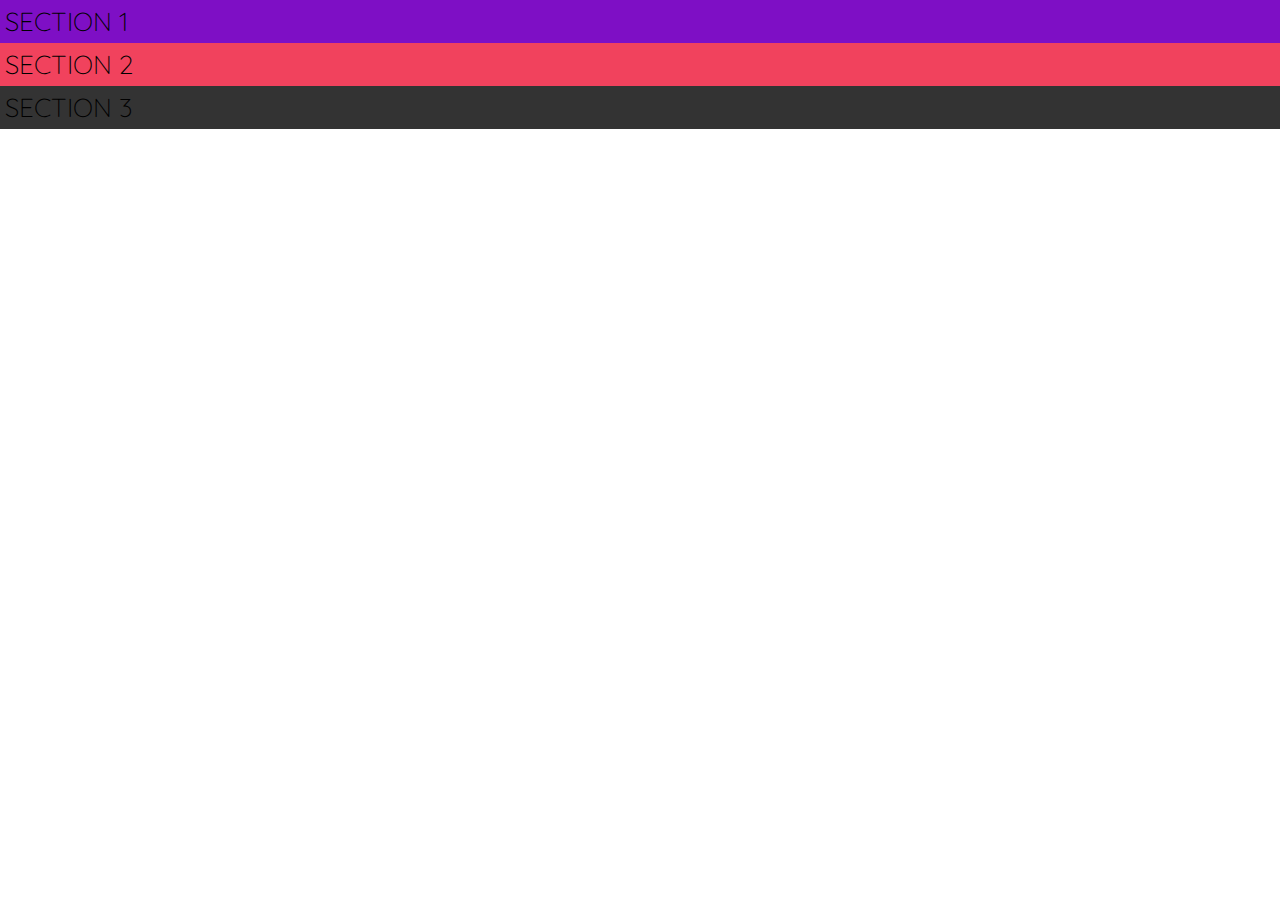
==== destinations.html @ bb0f2695 "Define grid structure for destinations page" ====
<!DOCTYPE html>
<html lang="en">
<head>
    <meta charset="UTF-8">
    <meta name="viewport" content="width=device-width, initial-scale=1.0">
    <title>Travel Website - Destinations Page</title>
    
    <link
      href="https://fonts.googleapis.com/css2?family=Raleway:wght@700&family=Oleo+Script:wght@700&family=Quicksand:wght@300;500;700&display=swap"
      rel="stylesheet"
    />

    <link rel="stylesheet" href="css/styles.css">
</head>
<body class="_0165">

    <section class="_0165-sect_1">SECTION 1</section>
    <section class="_0165-sect_2">SECTION 2</section>
    <section class="_0165-sect_3">SECTION 3</section>

    
</body>
</html>
---- css/styles.css ----
*,
*::before,
*::after {  /* CSS Reset */
    margin: 0;
    padding: 0;
    box-sizing: inherit;
}

html {
    min-height: 100%;  /* Ensures HTML page is at least as high as browser viewport */
    font-size: 62.5%;  /* Root Font Size (1rem = 10px) */
}

body {
    max-width: 100%;
    overflow-x: hidden;
    min-height: 100vh;  /* Ensures page body is at least as high as browser viewport */
    font-family: 'Quicksand', sans-serif;
    font-weight: 300;
    color: #000000;
    box-sizing: border-box;  /* Border & Padding included in Width & Height */
}

._0057 {
    display: grid;
    grid-template-rows: 35vw repeat(2, min-content);
    grid-template-columns: [full-start] 1fr [centre-start] repeat(12, [col-start] minmax(min-content, 9.67rem) [col-end]) [centre-end] 1fr [full-end];
}

._0057 > * {
    font-size: 2.6rem;
    /* padding: .5rem; */
}

._0057-sect_1 {
    grid-column: full-start / full-end;
    /* background-color: #00FFFF; */

    position: relative;

    background-image: url('../images/ocean.jpg');
    background-position: center center;
    background-repeat: no-repeat;
    background-attachment: fixed;
    background-size: cover;
    transform: scale(1);
}

._0057-sect_1-topnav {
    display: flex;
    justify-content: space-between;

    padding: 1.2rem;

    /* background-color: grey; */
    background-color: transparent;
}

._0057-sect_1-topnav__logo-link {
    font-family: 'Oleo Script', system-ui;
    font-size: 3.5rem;
    color: #eaea20;
    letter-spacing: .3rem;
    display: inline-block;
    text-decoration: none;

    margin-left: 3rem;
}

._0057-sect_1-topnav__link:hover {
    color: #050505;
    display: inline-block;
    text-decoration: none;
    /* padding: 1rem 1.2rem;  */
    padding: .65rem 1.2rem; 
    border-radius: 1.2rem;
    background-color: #FFFF00;
}

._0057-sect_1-topnav__link-box {
    align-self: center;

    flex: 0 0 20%;

    display: flex;
    justify-content: center;

    gap: 1.2rem;

    /* background-color: #00FF00; */
}

._0057-sect_1-topnav__link {
    font-size: 2.2rem;
    color: #FFFF00;
    display: inline-block;
    text-decoration: none;
}

._0057-sect_1-card {
    /* width: 40%;
    background-color: #333333; */

    position: absolute;
    top: 50%;
    left: 50%;
    transform: translate(-50%, -50%);

    transition: all .3s;
    width: 40%;  /* Controls size of card (optional) */
    padding: 1rem;
    border-radius: .5rem;
    border: .15rem solid #BBB9B9;  /* Makes card stand out (optional) */
    box-shadow: 0 .4rem .8rem 0 rgba(0, 0, 0, .2);
    /* background-color: #FFFFFF; */
    background-color: rgba(51, 51, 51, .8);
}

._0057-sect_1-card:hover {
    box-shadow: 0 .4rem 1.6rem 0 rgba(0, 0, 0, .2);
}

._0057-sect_1-card__text-box-1 {
    text-align: center;
    /* background-color: #FF0000; */
}

._0057-sect_1-card__text-1 {
    font-family: 'Raleway', sans-serif;
    font-size: 4.2rem;
    font-weight: 700;
    color: #FFFFFF;

    margin-bottom: .8rem;
}

._0057-sect_1-card__text-2 {
    font-size: 2.6rem;
    color: #FFFFFF;
}

._0057-sect_1-card__button-box {
    padding: 1rem;
    text-align: center;
    /* background-color: #00FF00; */
}

._0057-sect_1-card__button {
    color: #050505;
    display: inline-block;
    text-decoration: none;
    /* padding: 1rem 1.2rem;  */
    padding: .65rem 1.2rem; 
    border-radius: 1.2rem;
    background-color: #FFFF00;
}

._0057-sect_2 {
    grid-column: full-start / full-end;
    /* background-color: #808080; */

    padding: 6.4rem 0;
    background-color: aquamarine;
}

._0057-sect_2-text-box-1 {
    width: 90%;
    margin: 0 auto;
    text-align: center;
    /* padding: 1.6rem 0; */
    /* background-color: #FF0000; */
}

._0057-sect_2-text-1 {
    font-size: 3.2rem;
    color: #333333;
    text-transform: uppercase;
}

._0057-sect_2-photos {
    display: flex;
    justify-content: center;

    column-gap: 1.2rem;

    /* background-color: #00FF00; */
}

._0057-sect_2-photo-text-box-1,
._0057-sect_2-photo-text-box-2,
._0057-sect_2-photo-text-box-3 {
    flex: 0 0 25%;

    /* background-color: #0000FF; */
}

._0057-sect_2-photo-box {
    width: 100%;
    height: 14rem;
    border-radius: 2.2rem;
    overflow: hidden;
    position: relative;

    box-shadow: .4rem .4rem .42rem 0 rgba(5, 5, 5, .7);

    margin-bottom: 1rem;
}

._0057-sect_2-photo {
    position: absolute;
    top: 0;
    left: 0;
    width: 100%;
    height: 100%;
    object-fit: cover;  /* Fills parent element & preserves aspect ratio */
}

._0057-sect_2-text-box-2 {
    width: 90%;
    margin: 0 auto;
    text-align: center;
    /* background-color: #FF0000; */
}

._0057-sect_2-text-2 {
    color: #808080;
}

._0057-sect_2-text-2 > span {
    color: #008000;
}

._0057-sect_3 {
    grid-column: full-start / full-end;
    /* background-color: #333333; */
    background-color: #000000;
}

._0057-sect_3-footer {
    background-color: inherit;
    padding: 1.4rem;  /* Creates space inside the footer (optional, but recommended!) */
}

._0057-sect_3-footer__box {
    /* background-color: grey; */
    width: 90%;
    margin: 0 auto;
}

._0057-sect_3-footer__icon-box {
    /* background-color: #0000FF;  */

    display: flex;
    justify-content: center;

    column-gap: 1.8rem;  /* Creates space between icons */
}

._0057-sect_3-footer__icon-link {
    display: inline-block;
    text-decoration: none;
}

._0057-sect_3-footer__social-icon-box {
    width: 6rem;
}

._0057-sect_3-footer__social-icon-1, 
._0057-sect_3-footer__social-icon-2 {
    width: 100%;
    height: auto;
    display: block;
}


/* DSETINATIONS PAGE */

._0165 {
    display: grid;
    grid-template-rows: repeat(3, min-content);
    grid-template-columns: [full-start] 1fr [centre-start] repeat(12, [col-start] minmax(min-content, 9.67rem) [col-end]) [centre-end] 1fr [full-end];
}

._0165 > * {
    font-size: 2.6rem;
    padding: .5rem;
}

._0165-sect_1 {
    grid-column: full-start / full-end;
    background-color: #7E0FC5;
}

._0165-sect_2 {
    grid-column: full-start / full-end;
    background-color: #F1425D;
}

._0165-sect_3 {
    grid-column: full-start / full-end;
    background-color: #333333;
}
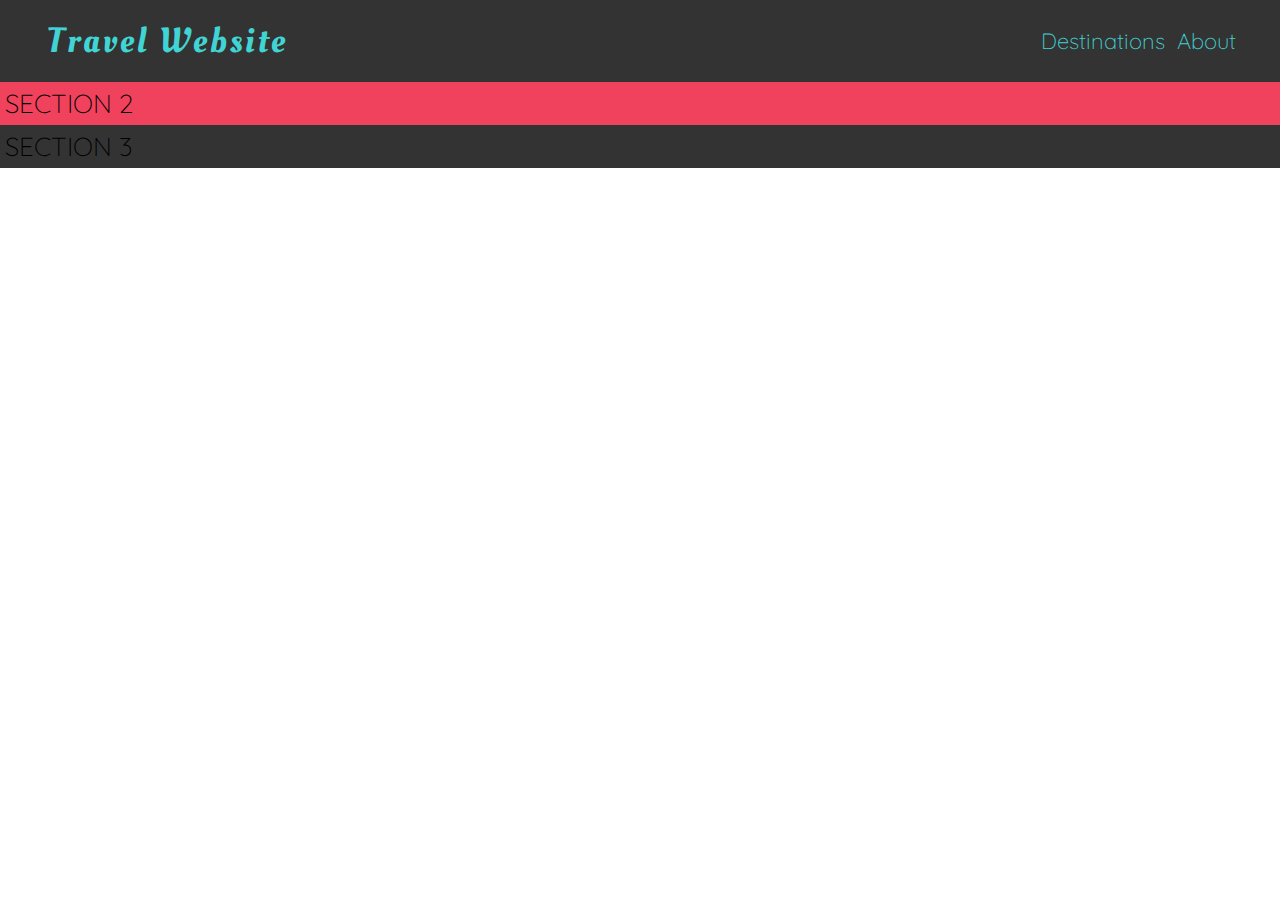
==== commit ab774243: "Add HTML & styling for destination page navbar" ====
--- a/destinations.html
+++ b/destinations.html
@@ -14,7 +14,17 @@
 </head>
 <body class="_0165">
 
-    <section class="_0165-sect_1">SECTION 1</section>
+    <section class="_0165-sect_1">
+        <nav class="_0165-sect_1-topnav">
+            <a href="#" class="_0165-sect_1-topnav__logo-link">
+                Travel Website
+            </a>
+            <div class="_0165-sect_1-topnav__link-box">
+                <a href="destinations.html" class="_0165-sect_1-topnav__link">Destinations</a>
+                <a href="#" class="_0165-sect_1-topnav__link">About</a>
+            </div>
+        </nav>
+    </section>
     <section class="_0165-sect_2">SECTION 2</section>
     <section class="_0165-sect_3">SECTION 3</section>
 
--- a/css/styles.css
+++ b/css/styles.css
@@ -67,6 +67,26 @@
     margin-left: 3rem;
 }
 
+._0057-sect_1-topnav__link-box {
+    align-self: center;
+
+    flex: 0 0 20%;
+
+    display: flex;
+    justify-content: center;
+
+    gap: 1.2rem;
+
+    /* background-color: #00FF00; */
+}
+
+._0057-sect_1-topnav__link {
+    font-size: 2.2rem;
+    color: #FFFF00;
+    display: inline-block;
+    text-decoration: none;
+}
+
 ._0057-sect_1-topnav__link:hover {
     color: #050505;
     display: inline-block;
@@ -75,26 +95,6 @@
     padding: .65rem 1.2rem; 
     border-radius: 1.2rem;
     background-color: #FFFF00;
-}
-
-._0057-sect_1-topnav__link-box {
-    align-self: center;
-
-    flex: 0 0 20%;
-
-    display: flex;
-    justify-content: center;
-
-    gap: 1.2rem;
-
-    /* background-color: #00FF00; */
-}
-
-._0057-sect_1-topnav__link {
-    font-size: 2.2rem;
-    color: #FFFF00;
-    display: inline-block;
-    text-decoration: none;
 }
 
 ._0057-sect_1-card {
@@ -288,7 +288,59 @@
 
 ._0165-sect_1 {
     grid-column: full-start / full-end;
-    background-color: #7E0FC5;
+    /* background-color: #7E0FC5; */
+    background-color: #333333;
+}
+
+._0165-sect_1-topnav {
+    display: flex;
+    justify-content: space-between;
+
+    padding: 1.2rem;
+
+    /* background-color: grey; */
+    background-color: transparent;
+}
+
+._0165-sect_1-topnav__logo-link {
+    font-family: 'Oleo Script', system-ui;
+    font-size: 3.5rem;
+    color: #41D4D4;
+    letter-spacing: .3rem;
+    display: inline-block;
+    text-decoration: none;
+
+    margin-left: 3rem;
+}
+
+._0165-sect_1-topnav__link-box {
+    align-self: center;
+
+    flex: 0 0 20%;
+
+    display: flex;
+    justify-content: center;
+
+    gap: 1.2rem;
+
+    /* background-color: #00FF00; */
+}
+
+._0165-sect_1-topnav__link {
+    font-size: 2.2rem;
+    color: #41D4D4;
+    display: inline-block;
+    text-decoration: none;
+}
+
+._0165-sect_1-topnav__link:hover {
+    color: #050505;
+    display: inline-block;
+    text-decoration: none;
+    /* padding: 1rem 1.2rem;  */
+    padding: .65rem 1.2rem; 
+    border-radius: 1.2rem;
+    background-color: #FFFF00;
 }
 
 ._0165-sect_2 {
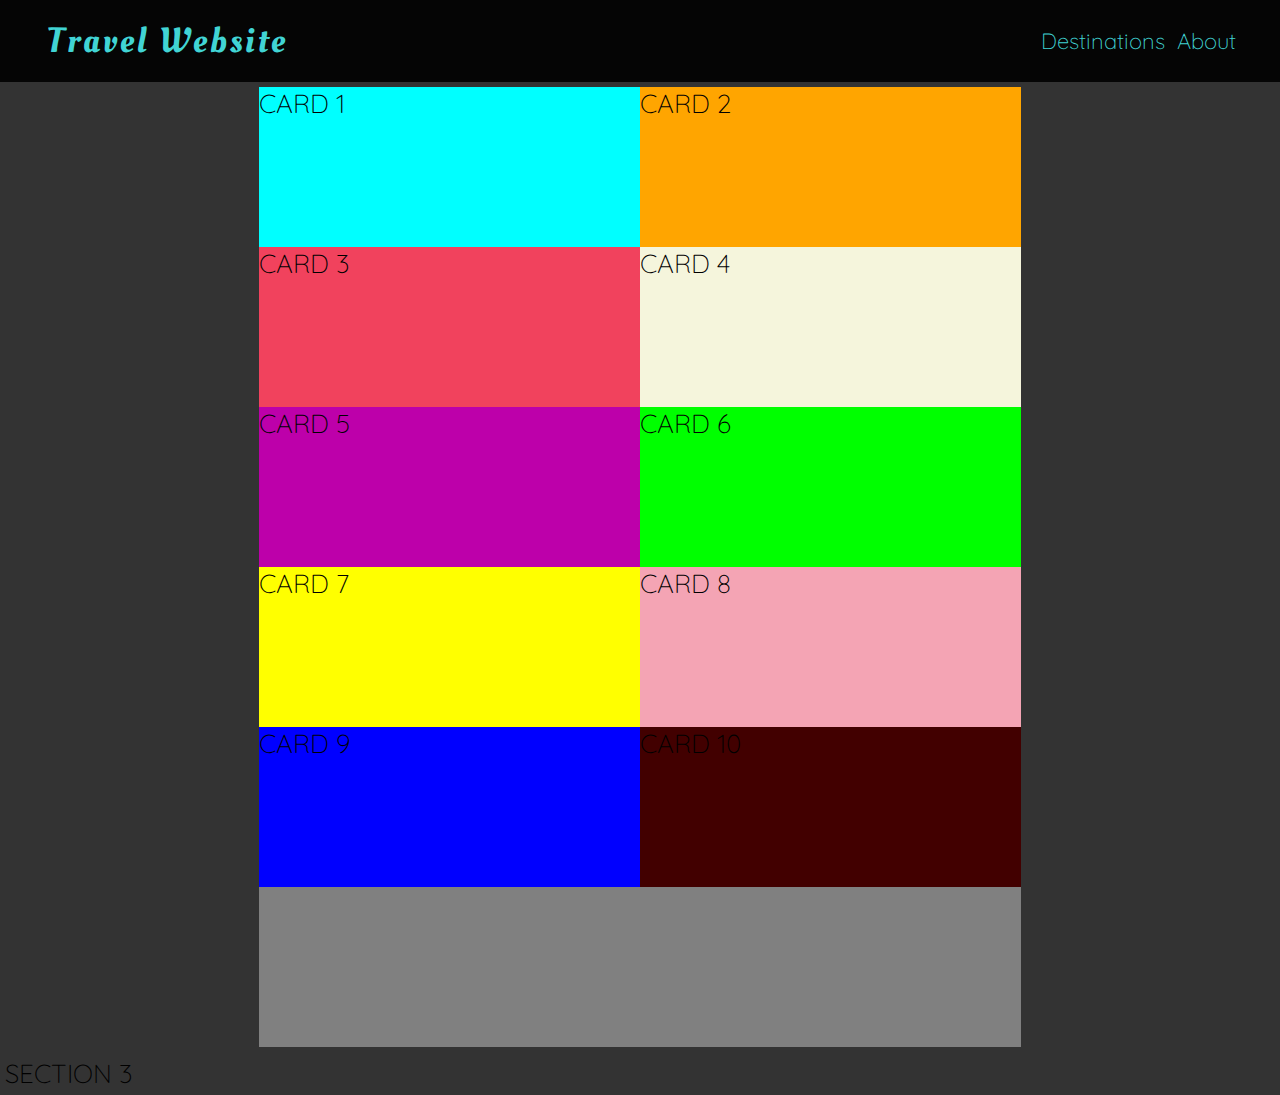
==== commit 0b5afbf7: "Add more HTML, styling & define grid structure for section 2 of destinations page" ====
--- a/destinations.html
+++ b/destinations.html
@@ -25,7 +25,20 @@
             </div>
         </nav>
     </section>
-    <section class="_0165-sect_2">SECTION 2</section>
+    <section class="_0165-sect_2">
+        <div class="_0165-sect_2-card-box">
+            <div class="_0165-sect_2-card-1">CARD 1</div>
+            <div class="_0165-sect_2-card-2">CARD 2</div>
+            <div class="_0165-sect_2-card-3">CARD 3</div>
+            <div class="_0165-sect_2-card-4">CARD 4</div>
+            <div class="_0165-sect_2-card-5">CARD 5</div>
+            <div class="_0165-sect_2-card-6">CARD 6</div>
+            <div class="_0165-sect_2-card-7">CARD 7</div>
+            <div class="_0165-sect_2-card-8">CARD 8</div>
+            <div class="_0165-sect_2-card-9">CARD 9</div>
+            <div class="_0165-sect_2-card-10">CARD 10</div>
+        </div>
+    </section>
     <section class="_0165-sect_3">SECTION 3</section>
 
     
--- a/css/styles.css
+++ b/css/styles.css
@@ -289,7 +289,7 @@
 ._0165-sect_1 {
     grid-column: full-start / full-end;
     /* background-color: #7E0FC5; */
-    background-color: #333333;
+    background-color: #050505;
 }
 
 ._0165-sect_1-topnav {
@@ -345,7 +345,58 @@
 
 ._0165-sect_2 {
     grid-column: full-start / full-end;
+    /* background-color: #F1425D; */
+    background-color: #333333;
+}
+
+._0165-sect_2-card-box {
+    width: 60%;
+    margin: 0 auto;
+    background-color: #808080;
+
+    display: grid;
+    grid-template-rows: repeat(6, 16rem);
+    grid-template-columns: [a] 1fr [b] 1fr [c];
+}
+
+._0165-sect_2-card-1 {
+    background-color: #00FFFF;
+}
+
+._0165-sect_2-card-2 {
+    background-color: #FFA500;
+}
+
+._0165-sect_2-card-3 {
     background-color: #F1425D;
+}
+
+._0165-sect_2-card-4 {
+    background-color: #F5F5DC;
+}
+
+._0165-sect_2-card-5 {
+    background-color: #BD00AA;
+}
+
+._0165-sect_2-card-6 {
+    background-color: #00FF00;
+}
+
+._0165-sect_2-card-7 {
+    background-color: #FFFF00;
+}
+
+._0165-sect_2-card-8 {
+    background-color: #F4A4B4;
+}
+
+._0165-sect_2-card-9 {
+    background-color: #0000FF;
+}
+
+._0165-sect_2-card-10 {
+    background-color: #420000;
 }
 
 ._0165-sect_3 {
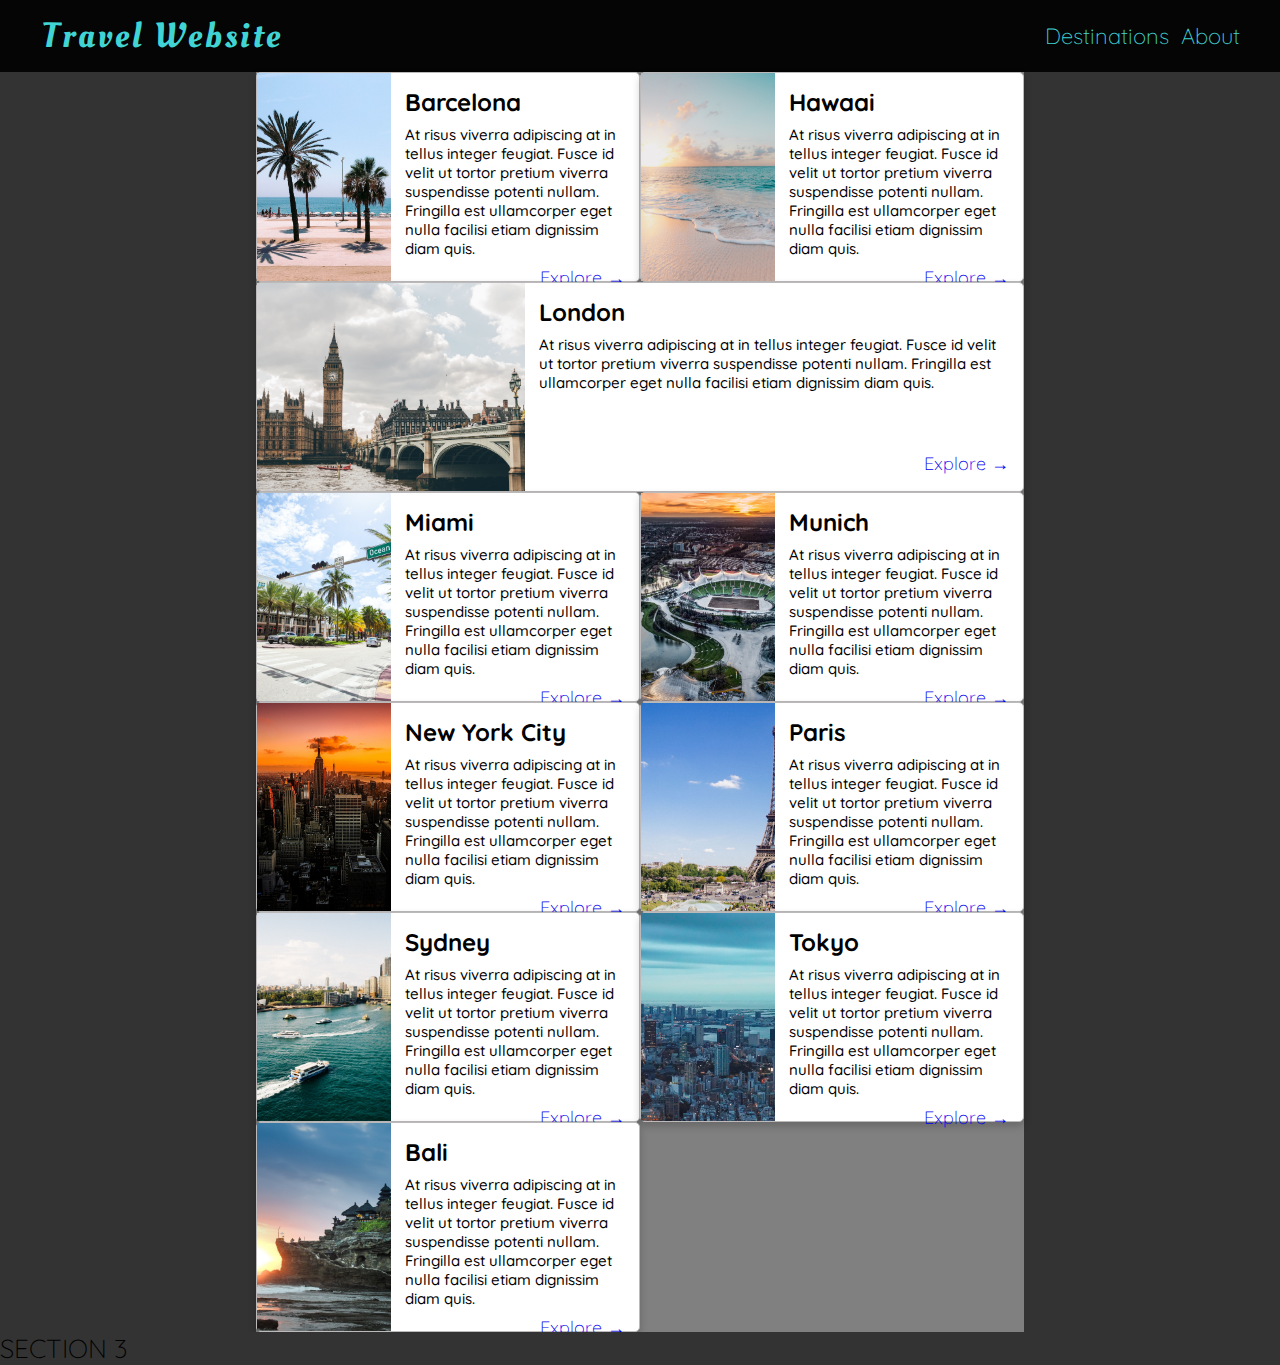
==== commit bf9d4c96: "Add HTML & styling for section 2 of destinations page" ====
--- a/destinations.html
+++ b/destinations.html
@@ -16,7 +16,7 @@
 
     <section class="_0165-sect_1">
         <nav class="_0165-sect_1-topnav">
-            <a href="#" class="_0165-sect_1-topnav__logo-link">
+            <a href="index.html" class="_0165-sect_1-topnav__logo-link">
                 Travel Website
             </a>
             <div class="_0165-sect_1-topnav__link-box">
@@ -27,16 +27,126 @@
     </section>
     <section class="_0165-sect_2">
         <div class="_0165-sect_2-card-box">
-            <div class="_0165-sect_2-card-1">CARD 1</div>
-            <div class="_0165-sect_2-card-2">CARD 2</div>
-            <div class="_0165-sect_2-card-3">CARD 3</div>
-            <div class="_0165-sect_2-card-4">CARD 4</div>
-            <div class="_0165-sect_2-card-5">CARD 5</div>
-            <div class="_0165-sect_2-card-6">CARD 6</div>
-            <div class="_0165-sect_2-card-7">CARD 7</div>
-            <div class="_0165-sect_2-card-8">CARD 8</div>
-            <div class="_0165-sect_2-card-9">CARD 9</div>
-            <div class="_0165-sect_2-card-10">CARD 10</div>
+            <div class="_0165-sect_2-card _0165-sect_2-card-1">
+                <div class="_0165-sect_2-card__photo-1"></div>
+                <div class="_0165-sect_2-card__link-text-box">
+                    <div class="_0165-sect_2-card__text-box">
+                        <h4 class="_0165-sect_2-card__text-1">Barcelona</h4>
+                        <p class="_0165-sect_2-card__text-2">At risus viverra adipiscing at in tellus integer feugiat. Fusce id velit ut tortor pretium viverra suspendisse potenti nullam. Fringilla est ullamcorper eget nulla facilisi etiam dignissim diam quis.</p>
+                    </div>
+                    <div class="_0165-sect_2-card__link-box">
+                        <a href="#" class="_0165-sect_2-card__link">Explore &rarr;</a>
+                    </div>
+                </div>
+            </div>
+            <div class="_0165-sect_2-card _0165-sect_2-card-2">
+                <div class="_0165-sect_2-card__photo-2"></div>
+                <div class="_0165-sect_2-card__link-text-box">
+                    <div class="_0165-sect_2-card__text-box">
+                        <h4 class="_0165-sect_2-card__text-1">Hawaai</h4>
+                        <p class="_0165-sect_2-card__text-2">At risus viverra adipiscing at in tellus integer feugiat. Fusce id velit ut tortor pretium viverra suspendisse potenti nullam. Fringilla est ullamcorper eget nulla facilisi etiam dignissim diam quis.</p>
+                    </div>
+                    <div class="_0165-sect_2-card__link-box">
+                        <a href="#" class="_0165-sect_2-card__link">Explore &rarr;</a>
+                    </div>
+                </div>
+            </div>
+            <div class="_0165-sect_2-card _0165-sect_2-card-3">
+                <div class="_0165-sect_2-card__photo-3"></div>
+                <div class="_0165-sect_2-card__link-text-box">
+                    <div class="_0165-sect_2-card__text-box">
+                        <h4 class="_0165-sect_2-card__text-1">London</h4>
+                        <p class="_0165-sect_2-card__text-2">At risus viverra adipiscing at in tellus integer feugiat. Fusce id velit ut tortor pretium viverra suspendisse potenti nullam. Fringilla est ullamcorper eget nulla facilisi etiam dignissim diam quis.</p>
+                    </div>
+                    <div class="_0165-sect_2-card__link-box">
+                        <a href="#" class="_0165-sect_2-card__link">Explore &rarr;</a>
+                    </div>
+                </div>
+            </div>
+            <div class="_0165-sect_2-card _0165-sect_2-card-4">
+                <div class="_0165-sect_2-card__photo-4"></div>
+                <div class="_0165-sect_2-card__link-text-box">
+                    <div class="_0165-sect_2-card__text-box">
+                        <h4 class="_0165-sect_2-card__text-1">Miami</h4>
+                        <p class="_0165-sect_2-card__text-2">At risus viverra adipiscing at in tellus integer feugiat. Fusce id velit ut tortor pretium viverra suspendisse potenti nullam. Fringilla est ullamcorper eget nulla facilisi etiam dignissim diam quis.</p>
+                    </div>
+                    <div class="_0165-sect_2-card__link-box">
+                        <a href="#" class="_0165-sect_2-card__link">Explore &rarr;</a>
+                    </div>
+                </div>
+            </div>
+            <div class="_0165-sect_2-card _0165-sect_2-card-5">
+                <div class="_0165-sect_2-card__photo-5"></div>
+                <div class="_0165-sect_2-card__link-text-box">
+                    <div class="_0165-sect_2-card__text-box">
+                        <h4 class="_0165-sect_2-card__text-1">Munich</h4>
+                        <p class="_0165-sect_2-card__text-2">At risus viverra adipiscing at in tellus integer feugiat. Fusce id velit ut tortor pretium viverra suspendisse potenti nullam. Fringilla est ullamcorper eget nulla facilisi etiam dignissim diam quis.</p>
+                    </div>
+                    <div class="_0165-sect_2-card__link-box">
+                        <a href="#" class="_0165-sect_2-card__link">Explore &rarr;</a>
+                    </div>
+                </div>
+            </div>
+            <div class="_0165-sect_2-card _0165-sect_2-card-6">
+                <div class="_0165-sect_2-card__photo-6"></div>
+                <div class="_0165-sect_2-card__link-text-box">
+                    <div class="_0165-sect_2-card__text-box">
+                        <h4 class="_0165-sect_2-card__text-1">New York City</h4>
+                        <p class="_0165-sect_2-card__text-2">At risus viverra adipiscing at in tellus integer feugiat. Fusce id velit ut tortor pretium viverra suspendisse potenti nullam. Fringilla est ullamcorper eget nulla facilisi etiam dignissim diam quis.</p>
+                    </div>
+                    <div class="_0165-sect_2-card__link-box">
+                        <a href="#" class="_0165-sect_2-card__link">Explore &rarr;</a>
+                    </div>
+                </div>
+            </div>
+            <div class="_0165-sect_2-card _0165-sect_2-card-7">
+                <div class="_0165-sect_2-card__photo-7"></div>
+                <div class="_0165-sect_2-card__link-text-box">
+                    <div class="_0165-sect_2-card__text-box">
+                        <h4 class="_0165-sect_2-card__text-1">Paris</h4>
+                        <p class="_0165-sect_2-card__text-2">At risus viverra adipiscing at in tellus integer feugiat. Fusce id velit ut tortor pretium viverra suspendisse potenti nullam. Fringilla est ullamcorper eget nulla facilisi etiam dignissim diam quis.</p>
+                    </div>
+                    <div class="_0165-sect_2-card__link-box">
+                        <a href="#" class="_0165-sect_2-card__link">Explore &rarr;</a>
+                    </div>
+                </div>
+            </div>
+            <div class="_0165-sect_2-card _0165-sect_2-card-8">
+                <div class="_0165-sect_2-card__photo-8"></div>
+                <div class="_0165-sect_2-card__link-text-box">
+                    <div class="_0165-sect_2-card__text-box">
+                        <h4 class="_0165-sect_2-card__text-1">Sydney</h4>
+                        <p class="_0165-sect_2-card__text-2">At risus viverra adipiscing at in tellus integer feugiat. Fusce id velit ut tortor pretium viverra suspendisse potenti nullam. Fringilla est ullamcorper eget nulla facilisi etiam dignissim diam quis.</p>
+                    </div>
+                    <div class="_0165-sect_2-card__link-box">
+                        <a href="#" class="_0165-sect_2-card__link">Explore &rarr;</a>
+                    </div>
+                </div>
+            </div>
+            <div class="_0165-sect_2-card _0165-sect_2-card-9">
+                <div class="_0165-sect_2-card__photo-9"></div>
+                <div class="_0165-sect_2-card__link-text-box">
+                    <div class="_0165-sect_2-card__text-box">
+                        <h4 class="_0165-sect_2-card__text-1">Tokyo</h4>
+                        <p class="_0165-sect_2-card__text-2">At risus viverra adipiscing at in tellus integer feugiat. Fusce id velit ut tortor pretium viverra suspendisse potenti nullam. Fringilla est ullamcorper eget nulla facilisi etiam dignissim diam quis.</p>
+                    </div>
+                    <div class="_0165-sect_2-card__link-box">
+                        <a href="#" class="_0165-sect_2-card__link">Explore &rarr;</a>
+                    </div>
+                </div>
+            </div>
+            <div class="_0165-sect_2-card _0165-sect_2-card-10">
+                <div class="_0165-sect_2-card__photo-10"></div>
+                <div class="_0165-sect_2-card__link-text-box">
+                    <div class="_0165-sect_2-card__text-box">
+                        <h4 class="_0165-sect_2-card__text-1">Bali</h4>
+                        <p class="_0165-sect_2-card__text-2">At risus viverra adipiscing at in tellus integer feugiat. Fusce id velit ut tortor pretium viverra suspendisse potenti nullam. Fringilla est ullamcorper eget nulla facilisi etiam dignissim diam quis.</p>
+                    </div>
+                    <div class="_0165-sect_2-card__link-box">
+                        <a href="#" class="_0165-sect_2-card__link">Explore &rarr;</a>
+                    </div>
+                </div>
+            </div>
         </div>
     </section>
     <section class="_0165-sect_3">SECTION 3</section>
--- a/css/styles.css
+++ b/css/styles.css
@@ -283,7 +283,7 @@
 
 ._0165 > * {
     font-size: 2.6rem;
-    padding: .5rem;
+    /* padding: .5rem; */
 }
 
 ._0165-sect_1 {
@@ -355,48 +355,182 @@
     background-color: #808080;
 
     display: grid;
-    grid-template-rows: repeat(6, 16rem);
+    grid-template-rows: repeat(6, 21rem);
     grid-template-columns: [a] 1fr [b] 1fr [c];
 }
 
+._0165-sect_2-card {
+    /* width: 40%;
+    background-color: #333333; */
+
+    /* position: absolute;
+    top: 50%;
+    left: 50%;
+    transform: translate(-50%, -50%); */
+
+    transition: all .3s;
+    /* width: 40%;  Controls size of card (optional) */
+    /* padding: 1rem; */
+    border-radius: .5rem;
+    border: .15rem solid #BBB9B9;  /* Makes card stand out (optional) */
+    box-shadow: 0 .4rem .8rem 0 rgba(0, 0, 0, .2);
+    background-color: #FFFFFF;
+    /* background-color: rgba(51, 51, 51, .8); */
+}
+
+._0165-sect_2-card:hover {
+    box-shadow: 0 .4rem 1.6rem 0 rgba(0, 0, 0, .2);
+}
+
+._0165-sect_2-card__photo-1, ._0165-sect_2-card__photo-2, ._0165-sect_2-card__photo-3,
+._0165-sect_2-card__photo-4, ._0165-sect_2-card__photo-5, ._0165-sect_2-card__photo-6,
+._0165-sect_2-card__photo-7, ._0165-sect_2-card__photo-8, ._0165-sect_2-card__photo-9,
+._0165-sect_2-card__photo-10 {
+    /* background-image: url('../images/barcelona.jpg'); */
+    background-position: center center;
+    background-repeat: no-repeat;
+    background-attachment: fixed;
+    background-size: cover;
+    transform: scale(1);
+
+    flex: 0 0 35%;
+}
+
+._0165-sect_2-card__photo-1 {
+    background-image: url('../images/barcelona.jpg');
+}
+
+._0165-sect_2-card__photo-2 {
+    background-image: url('../images/hawaii.jpg');
+}
+
+._0165-sect_2-card__photo-3 {
+    background-image: url('../images/london.jpg');
+}
+
+._0165-sect_2-card__photo-4 {
+    background-image: url('../images/miami.jpg');
+}
+
+._0165-sect_2-card__photo-5 {
+    background-image: url('../images/munich.jpg');
+}
+
+._0165-sect_2-card__photo-6 {
+    background-image: url('../images/new-york-city.jpg');
+}
+
+._0165-sect_2-card__photo-7 {
+    background-image: url('../images/paris.jpg');
+}
+
+._0165-sect_2-card__photo-8 {
+    background-image: url('../images/sydney.jpg');
+}
+
+._0165-sect_2-card__photo-9 {
+    background-image: url('../images/tokyo.jpg');
+}
+
+._0165-sect_2-card__photo-10 {
+    background-image: url('../images/bali.jpg');
+}
+
+._0165-sect_2-card__link-text-box {
+    display: flex;
+    justify-content: space-between;
+
+    flex-direction: column;
+
+    padding: 1.4rem;
+    /* background-color: #0000FF; */
+}
+
+._0165-sect_2-card__text-box {
+    /* background-color: #FF0000; */
+}
+
+._0165-sect_2-card__text-1 {
+    font-size: 2.4rem;
+    margin-bottom: .8rem;
+}
+
+._0165-sect_2-card__text-2 {
+    font-size: 1.5rem;
+    font-weight: 500;
+}
+
+._0165-sect_2-card__link-box {
+    text-align: right;
+    /* background-color: #00FF00; */
+}
+
+._0165-sect_2-card__link {
+    font-size: 1.8rem;
+    display: inline-block;
+    text-decoration: none;
+}
+
 ._0165-sect_2-card-1 {
-    background-color: #00FFFF;
+    display: flex;
+    justify-content: flex-start;
+    /* background-color: #00FFFF; */
 }
 
 ._0165-sect_2-card-2 {
-    background-color: #FFA500;
+    display: flex;
+    justify-content: flex-start;
+    /* background-color: #FFA500; */
 }
 
 ._0165-sect_2-card-3 {
-    background-color: #F1425D;
+    grid-column: a / c;
+
+    display: flex;
+    justify-content: flex-start;
+    /* background-color: #F1425D; */
 }
 
 ._0165-sect_2-card-4 {
-    background-color: #F5F5DC;
+    display: flex;
+    justify-content: flex-start;
+    /* background-color: #F5F5DC; */
 }
 
 ._0165-sect_2-card-5 {
-    background-color: #BD00AA;
+    display: flex;
+    justify-content: flex-start;
+    /* background-color: #BD00AA; */
 }
 
 ._0165-sect_2-card-6 {
-    background-color: #00FF00;
+    display: flex;
+    justify-content: flex-start;
+    /* background-color: #00FF00; */
 }
 
 ._0165-sect_2-card-7 {
-    background-color: #FFFF00;
+    display: flex;
+    justify-content: flex-start;
+    /* background-color: #FFFF00; */
 }
 
 ._0165-sect_2-card-8 {
-    background-color: #F4A4B4;
+    display: flex;
+    justify-content: flex-start;
+    /* background-color: #F4A4B4; */
 }
 
 ._0165-sect_2-card-9 {
-    background-color: #0000FF;
+    display: flex;
+    justify-content: flex-start;
+    /* background-color: #0000FF; */
 }
 
 ._0165-sect_2-card-10 {
-    background-color: #420000;
+    display: flex;
+    justify-content: flex-start;
+    /* background-color: #420000; */
 }
 
 ._0165-sect_3 {
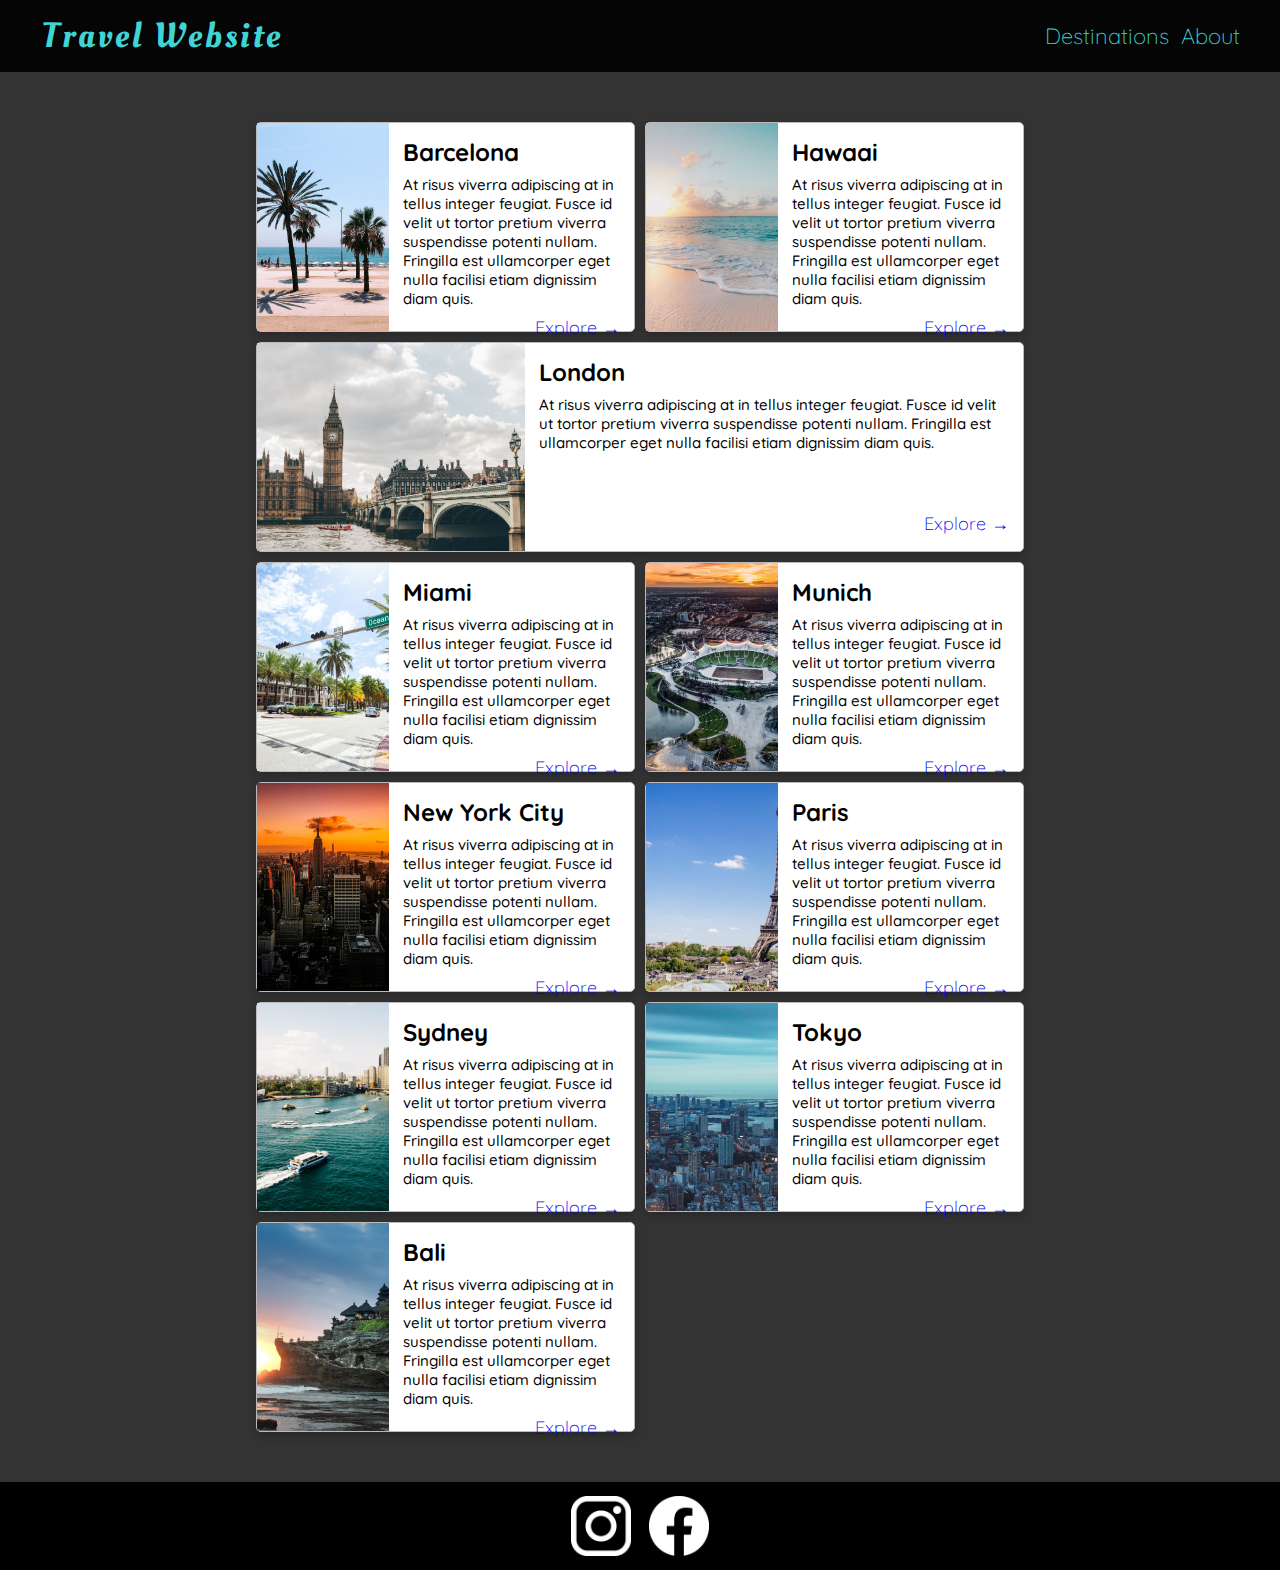
==== commit 7fb4b54e: "Add footer HTML & styling for destinations page" ====
--- a/destinations.html
+++ b/destinations.html
@@ -149,7 +149,26 @@
             </div>
         </div>
     </section>
-    <section class="_0165-sect_3">SECTION 3</section>
+    <section class="_0165-sect_3">
+        <!-- Footer Start -->
+        <footer class="_0165-sect_3-footer">
+            <div class="_0165-sect_3-footer__box">
+                <div class="_0165-sect_3-footer__icon-box">
+                    <a href="#" class="_0165-sect_3-footer__icon-link">
+                        <figure class="_0165-sect_3-footer__social-icon-box">
+                            <img src="images/instagram.png" alt="Instagram Logo" class="_0165-sect_3-footer__social-icon-1">
+                        </figure>
+                    </a>
+                    <a href="#" class="_0165-sect_3-footer__icon-link">
+                        <figure class="_0165-sect_3-footer__social-icon-box">
+                            <img src="images/facebook.png" alt="Facebook Logo" class="_0165-sect_3-footer__social-icon-2">
+                        </figure>
+                    </a>
+                </div>
+            </div>
+        </footer>
+        <!-- Footer Start -->
+    </section>
 
     
 </body>
--- a/css/styles.css
+++ b/css/styles.css
@@ -352,11 +352,14 @@
 ._0165-sect_2-card-box {
     width: 60%;
     margin: 0 auto;
-    background-color: #808080;
+    padding: 5rem 0;
+    /* background-color: #808080; */
 
     display: grid;
     grid-template-rows: repeat(6, 21rem);
     grid-template-columns: [a] 1fr [b] 1fr [c];
+
+    gap: 1rem;
 }
 
 ._0165-sect_2-card {
@@ -535,5 +538,42 @@
 
 ._0165-sect_3 {
     grid-column: full-start / full-end;
-    background-color: #333333;
+    /* background-color: #333333; */
+    background-color: #000000;
+}
+
+._0165-sect_3-footer {
+    background-color: inherit;
+    padding: 1.4rem;  /* Creates space inside the footer (optional, but recommended!) */
+}
+
+._0165-sect_3-footer__box {
+    /* background-color: grey; */
+    width: 90%;
+    margin: 0 auto;
+}
+
+._0165-sect_3-footer__icon-box {
+    /* background-color: #0000FF;  */
+
+    display: flex;
+    justify-content: center;
+
+    column-gap: 1.8rem;  /* Creates space between icons */
+}
+
+._0165-sect_3-footer__icon-link {
+    display: inline-block;
+    text-decoration: none;
+}
+
+._0165-sect_3-footer__social-icon-box {
+    width: 6rem;
+}
+
+._0165-sect_3-footer__social-icon-1,
+._0165-sect_3-footer__social-icon-2 {
+    width: 100%;
+    height: auto;
+    display: block;
 }